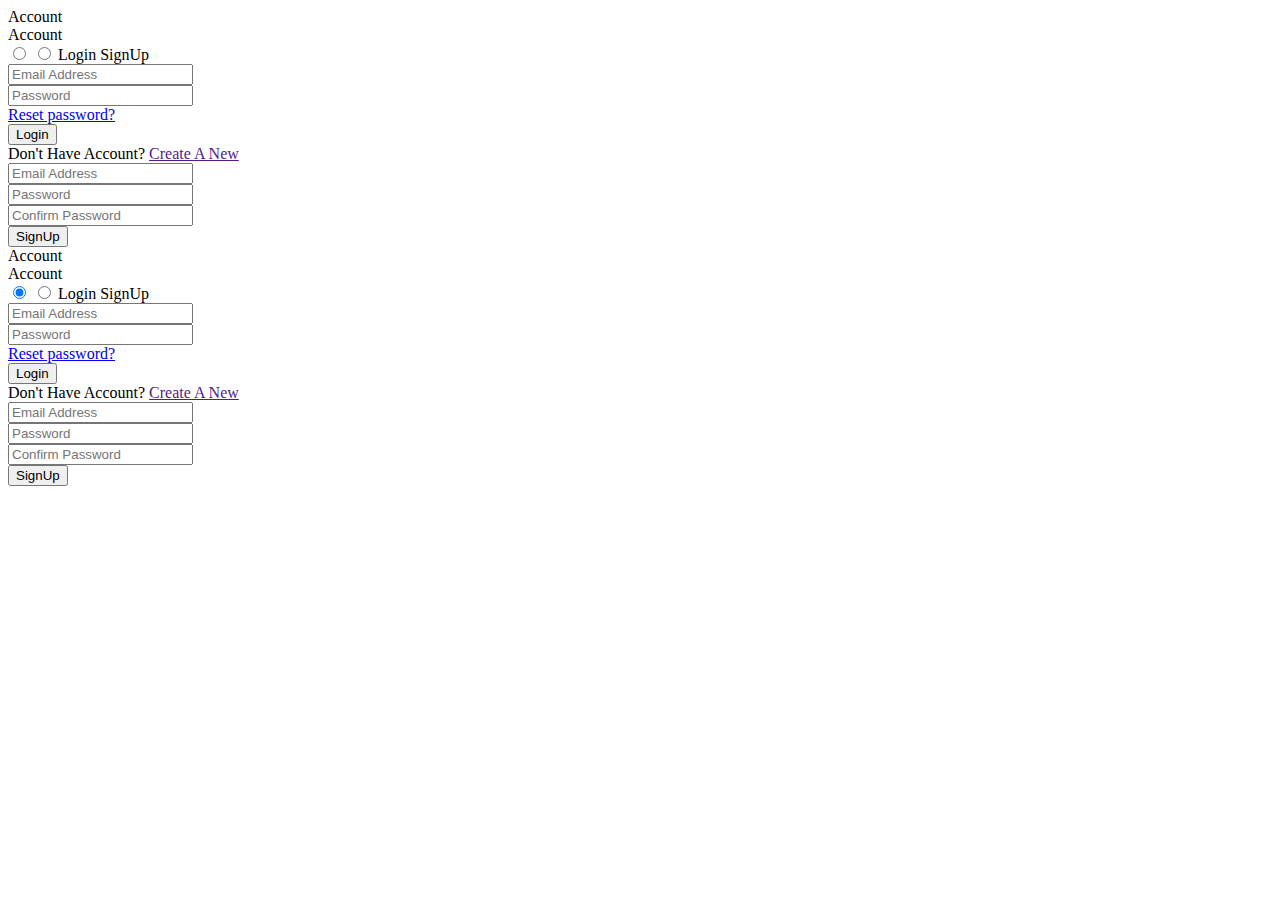
==== website.html @ 549016b0 "Create website.html" ====
<!DOCTYPE html>
 <html lang="en" dir="ltr">
    <head>
       <meta charset="utf-8">
       <title>Sign Up | Log In</title>
       <link rel="stylesheet" href="style.css">
       <meta name="viewport" content="width=device-width, initial-scale=1.0">
    </head>
    <body>
       <div class="wrapper">
          <div class="title-text">
             <div class="title login">
                Account 
             </div>
             <div class="title signup">
                Account
             </div>
          </div>
          <div class="form-container">
             <div class="slide-controls">
                <input type="radio" name="slide" id="login" checked>
                <input type="radio" name="slide" id="signup">
                <label for="login" class="slide login">Login</label>
                <label for="signup" class="slide signup">SignUp</label>
                <div class="slider-tab"></div>
             </div>
             <div class="form-inner">
                <form action="#" class="login">
                   <div class="field">
                      <input type="text" placeholder="Email Address" required>
                   </div>
                   <div class="field">
                      <input type="password" placeholder="Password" required>
                   </div>
                   <div class="pass-link">
                      <a href="#">Reset password?</a>
                   </div>
                   <div class="field btn">
                      <div class="btn-layer"></div>
                      <input type="submit" value="Login">
                   </div>
                   <div class="signup-link">
                      Don't Have Account? <a href="">Create A New</a>
                   </div>
                </form>
                <form action="#" class="signup">
                   <div class="field">
                      <input type="text" placeholder="Email Address" required>
                   </div>
                   <div class="field">
                      <input type="password" placeholder="Password" required>
                   </div>
                   <div class="field">
                      <input type="password" placeholder="Confirm Password" required>
                   </div>
                   <div class="field btn">
                      <div class="btn-layer"></div>
                      <input type="submit" value="SignUp">
                   </div>
                </form>
             </div>
          </div>
       </div>
       <script>
          const loginText = document.querySelector(".title-text .login");
          const loginForm = document.querySelector("form.login");
          const loginBtn = document.querySelector("label.login");
          const signupBtn = document.querySelector("label.signup");
          const signupLink = document.querySelector("form .signup-link a");
          signupBtn.onclick = (()=>{
            loginForm.style.marginLeft = "-50%";
            loginText.style.marginLeft = "-50%";
          });
          loginBtn.onclick = (()=>{
            loginForm.style.marginLeft = "0%";
            loginText.style.marginLeft = "0%";
          });
          signupLink.onclick = (()=>{
            signupBtn.click();
            return false;
          });
       </script>
    </body>
   <head>
     <meta charset="utf-8">
     <title>Sign Up | Log In</title>
     <link rel="stylesheet" href="style.css">
     <meta name="viewport" content="width=device-width, initial-scale=1.0">
   </head>
   <body>
     <div class="wrapper">
        <div class="title-text">
           <div class="title login">
              Account 
           </div>
           <div class="title signup">
              Account
           </div>
        </div>
        <div class="form-container">
           <div class="slide-controls">
              <input type="radio" name="slide" id="login" checked>
              <input type="radio" name="slide" id="signup">
              <label for="login" class="slide login">Login</label>
              <label for="signup" class="slide signup">SignUp</label>
              <div class="slider-tab"></div>
           </div>
           <div class="form-inner">
              <form action="#" class="login">
                 <div class="field">
                    <input type="text" placeholder="Email Address" required>
                 </div>
                 <div class="field">
                    <input type="password" placeholder="Password" required>
                 </div>
                 <div class="pass-link">
                    <a href="#">Reset password?</a>
                 </div>
                 <div class="field btn">
                    <div class="btn-layer"></div>
                    <input type="submit" value="Login">
                 </div>
                 <div class="signup-link">
                    Don't Have Account? <a href="">Create A New</a>
                 </div>
              </form>
              <form action="#" class="signup">
                 <div class="field">
                    <input type="text" placeholder="Email Address" required>
                 </div>
                 <div class="field">
                    <input type="password" placeholder="Password" required>
                 </div>
                 <div class="field">
                    <input type="password" placeholder="Confirm Password" required>
                 </div>
                 <div class="field btn">
                    <div class="btn-layer"></div>
                    <input type="submit" value="SignUp">
                 </div>
              </form>
           </div>
        </div>
     </div>
     <script src="style.js"></script>
   </body>
 </html>
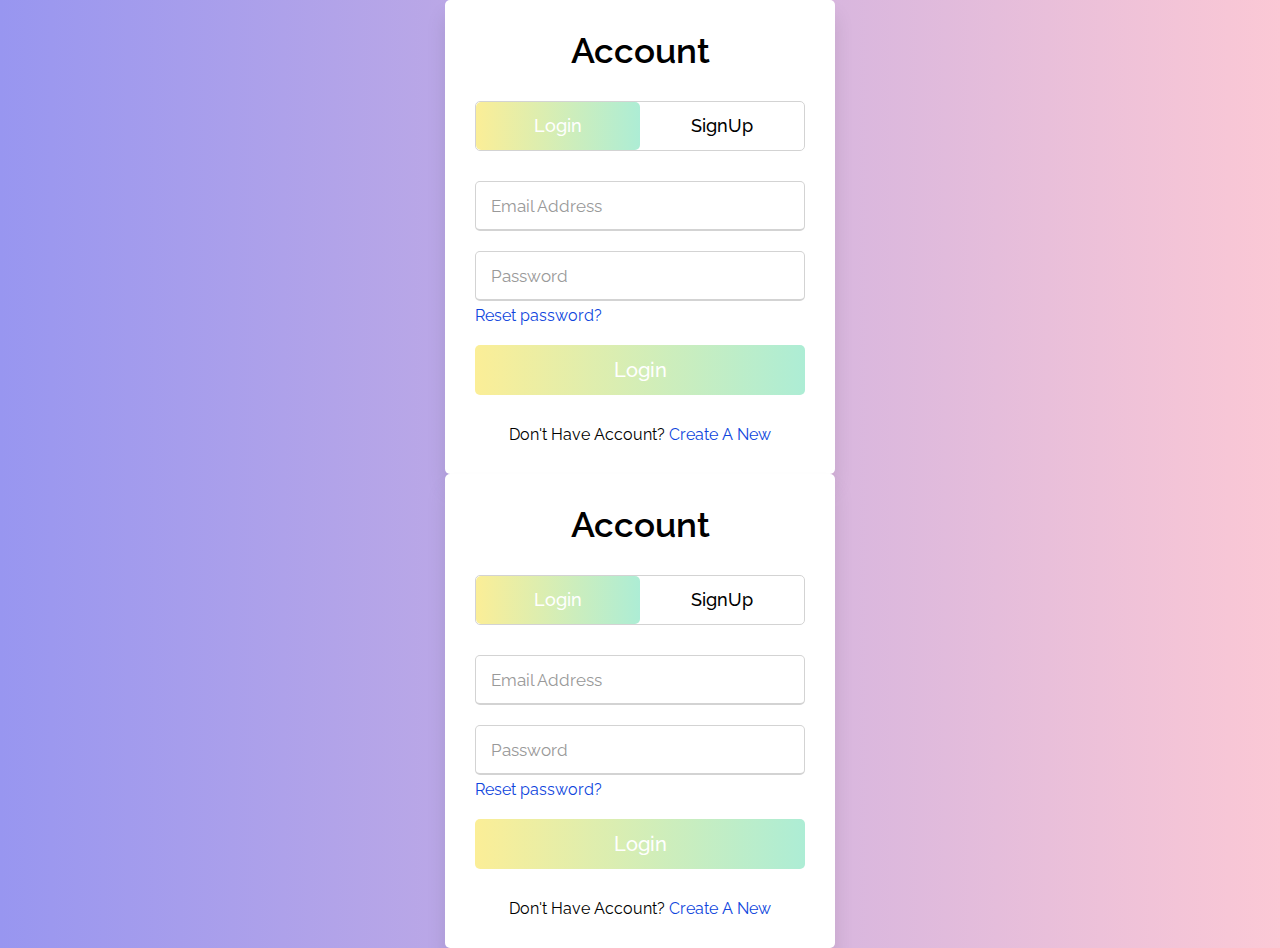
==== commit c8d9f9b0: "Update website.html" ====
--- a/website.html
+++ b/website.html
@@ -1,6 +1,193 @@
 <!DOCTYPE html>
  <html lang="en" dir="ltr">
     <head>
+        <script>
+            
+        </script>
+        <style>
+            @import url('https://fonts.googleapis.com/css2?family=Raleway:wght@300&display=swap');
+
+*{
+  margin: 0;
+  padding: 0;
+  box-sizing: border-box;
+  font-family: 'Raleway', sans-serif;
+}
+html,body{
+  display: grid;
+  height: 100%;
+  width: 100%;
+  place-items: center;
+  background: -webkit-linear-gradient(left, #9896F0,#FBC8D5);
+}
+::selection{
+  background: #12e8f0;
+  color: #fff;
+}
+.wrapper{
+  overflow: hidden;
+  max-width: 390px;
+  background: #fff;
+  padding: 30px;
+  border-radius: 5px;
+  box-shadow: 0px 15px 20px rgba(0,0,0,0.1);
+}
+.wrapper .title-text{
+  display: flex;
+  width: 200%;
+}
+.wrapper .title{
+  width: 50%;
+  font-size: 35px;
+  font-weight: 600;
+  text-align: center;
+  transition: all 0.6s cubic-bezier(0.68,-0.55,0.265,1.55);
+}
+.wrapper .slide-controls{
+  position: relative;
+  display: flex;
+  height: 50px;
+  width: 100%;
+  overflow: hidden;
+  margin: 30px 0 10px 0;
+  justify-content: space-between;
+  border: 1px solid lightgrey;
+  border-radius: 5px;
+}
+.slide-controls .slide{
+  height: 100%;
+  width: 100%;
+  color: #fff;
+  font-size: 18px;
+  font-weight: 500;
+  text-align: center;
+  line-height: 48px;
+  cursor: pointer;
+  z-index: 1;
+  transition: all 0.6s ease;
+}
+.slide-controls label.signup{
+  color: #000;
+}
+.slide-controls .slider-tab{
+  position: absolute;
+  height: 100%;
+  width: 50%;
+  left: 0;
+  z-index: 0;
+  border-radius: 5px;
+  background: -webkit-linear-gradient(left, #FBEE97, #ADEDD5);
+  transition: all 0.6s cubic-bezier(0.68,-0.55,0.265,1.55);
+}
+input[type="radio"]{
+  display: none;
+}
+#signup:checked ~ .slider-tab{
+  left: 50%;
+}
+#signup:checked ~ label.signup{
+  color: #fff;
+  cursor: default;
+  user-select: none;
+}
+#signup:checked ~ label.login{
+  color: #000;
+}
+#login:checked ~ label.signup{
+  color: #000;
+}
+#login:checked ~ label.login{
+  cursor: default;
+  user-select: none;
+}
+.wrapper .form-container{
+  width: 100%;
+  overflow: hidden;
+}
+.form-container .form-inner{
+  display: flex;
+  width: 200%;
+}
+.form-container .form-inner form{
+  width: 50%;
+  transition: all 0.6s cubic-bezier(0.68,-0.55,0.265,1.55);
+}
+.form-inner form .field{
+  height: 50px;
+  width: 100%;
+  margin-top: 20px;
+}
+.form-inner form .field input{
+  height: 100%;
+  width: 100%;
+  outline: none;
+  padding-left: 15px;
+  border-radius: 5px;
+  border: 1px solid lightgrey;
+  border-bottom-width: 2px;
+  font-size: 17px;
+  transition: all 0.3s ease;
+}
+.form-inner form .field input:focus{
+  border-color: #12e8f0;
+}
+.form-inner form .field input::placeholder{
+  color: #999;
+  transition: all 0.3s ease;
+}
+form .field input:focus::placeholder{
+  color: #b3b3b3;
+}
+.form-inner form .pass-link{
+  margin-top: 5px;
+}
+.form-inner form .signup-link{
+  text-align: center;
+  margin-top: 30px;
+}
+.form-inner form .pass-link a,
+.form-inner form .signup-link a{
+  color: #0e45dd;
+  text-decoration: none;
+}
+.form-inner form .pass-link a:hover,
+.form-inner form .signup-link a:hover{
+  text-decoration: underline;
+}
+form .btn{
+  height: 50px;
+  width: 100%;
+  border-radius: 5px;
+  position: relative;
+  overflow: hidden;
+}
+form .btn .btn-layer{
+  height: 100%;
+  width: 300%;
+  position: absolute;
+  left: -100%;
+  background: -webkit-linear-gradient(right, #FBEE97, #ADEDD5, #FBEE97, #ADEDD5);
+  border-radius: 5px;
+  transition: all 0.4s ease;;
+}
+form .btn:hover .btn-layer{
+  left: 0;
+}
+form .btn input[type="submit"]{
+  height: 100%;
+  width: 100%;
+  z-index: 2;
+  position: relative;
+  background: none;
+  border: none;
+  color: #fff;
+  padding-left: 0;
+  border-radius: 10px;
+  font-size: 20px;
+  font-weight: 500;
+  cursor: pointer;
+}
+        </style>
        <meta charset="utf-8">
        <title>Sign Up | Log In</title>
        <link rel="stylesheet" href="style.css">
--- a/style.css
+++ b/style.css
@@ -0,0 +1,182 @@
+@import url('https://fonts.googleapis.com/css2?family=Raleway:wght@300&display=swap');
+
+*{
+  margin: 0;
+  padding: 0;
+  box-sizing: border-box;
+  font-family: 'Raleway', sans-serif;
+}
+html,body{
+  display: grid;
+  height: 100%;
+  width: 100%;
+  place-items: center;
+  background: -webkit-linear-gradient(left, #9896F0,#FBC8D5);
+}
+::selection{
+  background: #12e8f0;
+  color: #fff;
+}
+.wrapper{
+  overflow: hidden;
+  max-width: 390px;
+  background: #fff;
+  padding: 30px;
+  border-radius: 5px;
+  box-shadow: 0px 15px 20px rgba(0,0,0,0.1);
+}
+.wrapper .title-text{
+  display: flex;
+  width: 200%;
+}
+.wrapper .title{
+  width: 50%;
+  font-size: 35px;
+  font-weight: 600;
+  text-align: center;
+  transition: all 0.6s cubic-bezier(0.68,-0.55,0.265,1.55);
+}
+.wrapper .slide-controls{
+  position: relative;
+  display: flex;
+  height: 50px;
+  width: 100%;
+  overflow: hidden;
+  margin: 30px 0 10px 0;
+  justify-content: space-between;
+  border: 1px solid lightgrey;
+  border-radius: 5px;
+}
+.slide-controls .slide{
+  height: 100%;
+  width: 100%;
+  color: #fff;
+  font-size: 18px;
+  font-weight: 500;
+  text-align: center;
+  line-height: 48px;
+  cursor: pointer;
+  z-index: 1;
+  transition: all 0.6s ease;
+}
+.slide-controls label.signup{
+  color: #000;
+}
+.slide-controls .slider-tab{
+  position: absolute;
+  height: 100%;
+  width: 50%;
+  left: 0;
+  z-index: 0;
+  border-radius: 5px;
+  background: -webkit-linear-gradient(left, #FBEE97, #ADEDD5);
+  transition: all 0.6s cubic-bezier(0.68,-0.55,0.265,1.55);
+}
+input[type="radio"]{
+  display: none;
+}
+#signup:checked ~ .slider-tab{
+  left: 50%;
+}
+#signup:checked ~ label.signup{
+  color: #fff;
+  cursor: default;
+  user-select: none;
+}
+#signup:checked ~ label.login{
+  color: #000;
+}
+#login:checked ~ label.signup{
+  color: #000;
+}
+#login:checked ~ label.login{
+  cursor: default;
+  user-select: none;
+}
+.wrapper .form-container{
+  width: 100%;
+  overflow: hidden;
+}
+.form-container .form-inner{
+  display: flex;
+  width: 200%;
+}
+.form-container .form-inner form{
+  width: 50%;
+  transition: all 0.6s cubic-bezier(0.68,-0.55,0.265,1.55);
+}
+.form-inner form .field{
+  height: 50px;
+  width: 100%;
+  margin-top: 20px;
+}
+.form-inner form .field input{
+  height: 100%;
+  width: 100%;
+  outline: none;
+  padding-left: 15px;
+  border-radius: 5px;
+  border: 1px solid lightgrey;
+  border-bottom-width: 2px;
+  font-size: 17px;
+  transition: all 0.3s ease;
+}
+.form-inner form .field input:focus{
+  border-color: #12e8f0;
+}
+.form-inner form .field input::placeholder{
+  color: #999;
+  transition: all 0.3s ease;
+}
+form .field input:focus::placeholder{
+  color: #b3b3b3;
+}
+.form-inner form .pass-link{
+  margin-top: 5px;
+}
+.form-inner form .signup-link{
+  text-align: center;
+  margin-top: 30px;
+}
+.form-inner form .pass-link a,
+.form-inner form .signup-link a{
+  color: #0e45dd;
+  text-decoration: none;
+}
+.form-inner form .pass-link a:hover,
+.form-inner form .signup-link a:hover{
+  text-decoration: underline;
+}
+form .btn{
+  height: 50px;
+  width: 100%;
+  border-radius: 5px;
+  position: relative;
+  overflow: hidden;
+}
+form .btn .btn-layer{
+  height: 100%;
+  width: 300%;
+  position: absolute;
+  left: -100%;
+  background: -webkit-linear-gradient(right, #FBEE97, #ADEDD5, #FBEE97, #ADEDD5);
+  border-radius: 5px;
+  transition: all 0.4s ease;;
+}
+form .btn:hover .btn-layer{
+  left: 0;
+}
+form .btn input[type="submit"]{
+  height: 100%;
+  width: 100%;
+  z-index: 2;
+  position: relative;
+  background: none;
+  border: none;
+  color: #fff;
+  padding-left: 0;
+  border-radius: 10px;
+  font-size: 20px;
+  font-weight: 500;
+  cursor: pointer;
+}
--- a/style.css
+++ b/style.css
@@ -0,0 +1,182 @@
+@import url('https://fonts.googleapis.com/css2?family=Raleway:wght@300&display=swap');
+
+*{
+  margin: 0;
+  padding: 0;
+  box-sizing: border-box;
+  font-family: 'Raleway', sans-serif;
+}
+html,body{
+  display: grid;
+  height: 100%;
+  width: 100%;
+  place-items: center;
+  background: -webkit-linear-gradient(left, #9896F0,#FBC8D5);
+}
+::selection{
+  background: #12e8f0;
+  color: #fff;
+}
+.wrapper{
+  overflow: hidden;
+  max-width: 390px;
+  background: #fff;
+  padding: 30px;
+  border-radius: 5px;
+  box-shadow: 0px 15px 20px rgba(0,0,0,0.1);
+}
+.wrapper .title-text{
+  display: flex;
+  width: 200%;
+}
+.wrapper .title{
+  width: 50%;
+  font-size: 35px;
+  font-weight: 600;
+  text-align: center;
+  transition: all 0.6s cubic-bezier(0.68,-0.55,0.265,1.55);
+}
+.wrapper .slide-controls{
+  position: relative;
+  display: flex;
+  height: 50px;
+  width: 100%;
+  overflow: hidden;
+  margin: 30px 0 10px 0;
+  justify-content: space-between;
+  border: 1px solid lightgrey;
+  border-radius: 5px;
+}
+.slide-controls .slide{
+  height: 100%;
+  width: 100%;
+  color: #fff;
+  font-size: 18px;
+  font-weight: 500;
+  text-align: center;
+  line-height: 48px;
+  cursor: pointer;
+  z-index: 1;
+  transition: all 0.6s ease;
+}
+.slide-controls label.signup{
+  color: #000;
+}
+.slide-controls .slider-tab{
+  position: absolute;
+  height: 100%;
+  width: 50%;
+  left: 0;
+  z-index: 0;
+  border-radius: 5px;
+  background: -webkit-linear-gradient(left, #FBEE97, #ADEDD5);
+  transition: all 0.6s cubic-bezier(0.68,-0.55,0.265,1.55);
+}
+input[type="radio"]{
+  display: none;
+}
+#signup:checked ~ .slider-tab{
+  left: 50%;
+}
+#signup:checked ~ label.signup{
+  color: #fff;
+  cursor: default;
+  user-select: none;
+}
+#signup:checked ~ label.login{
+  color: #000;
+}
+#login:checked ~ label.signup{
+  color: #000;
+}
+#login:checked ~ label.login{
+  cursor: default;
+  user-select: none;
+}
+.wrapper .form-container{
+  width: 100%;
+  overflow: hidden;
+}
+.form-container .form-inner{
+  display: flex;
+  width: 200%;
+}
+.form-container .form-inner form{
+  width: 50%;
+  transition: all 0.6s cubic-bezier(0.68,-0.55,0.265,1.55);
+}
+.form-inner form .field{
+  height: 50px;
+  width: 100%;
+  margin-top: 20px;
+}
+.form-inner form .field input{
+  height: 100%;
+  width: 100%;
+  outline: none;
+  padding-left: 15px;
+  border-radius: 5px;
+  border: 1px solid lightgrey;
+  border-bottom-width: 2px;
+  font-size: 17px;
+  transition: all 0.3s ease;
+}
+.form-inner form .field input:focus{
+  border-color: #12e8f0;
+}
+.form-inner form .field input::placeholder{
+  color: #999;
+  transition: all 0.3s ease;
+}
+form .field input:focus::placeholder{
+  color: #b3b3b3;
+}
+.form-inner form .pass-link{
+  margin-top: 5px;
+}
+.form-inner form .signup-link{
+  text-align: center;
+  margin-top: 30px;
+}
+.form-inner form .pass-link a,
+.form-inner form .signup-link a{
+  color: #0e45dd;
+  text-decoration: none;
+}
+.form-inner form .pass-link a:hover,
+.form-inner form .signup-link a:hover{
+  text-decoration: underline;
+}
+form .btn{
+  height: 50px;
+  width: 100%;
+  border-radius: 5px;
+  position: relative;
+  overflow: hidden;
+}
+form .btn .btn-layer{
+  height: 100%;
+  width: 300%;
+  position: absolute;
+  left: -100%;
+  background: -webkit-linear-gradient(right, #FBEE97, #ADEDD5, #FBEE97, #ADEDD5);
+  border-radius: 5px;
+  transition: all 0.4s ease;;
+}
+form .btn:hover .btn-layer{
+  left: 0;
+}
+form .btn input[type="submit"]{
+  height: 100%;
+  width: 100%;
+  z-index: 2;
+  position: relative;
+  background: none;
+  border: none;
+  color: #fff;
+  padding-left: 0;
+  border-radius: 10px;
+  font-size: 20px;
+  font-weight: 500;
+  cursor: pointer;
+}
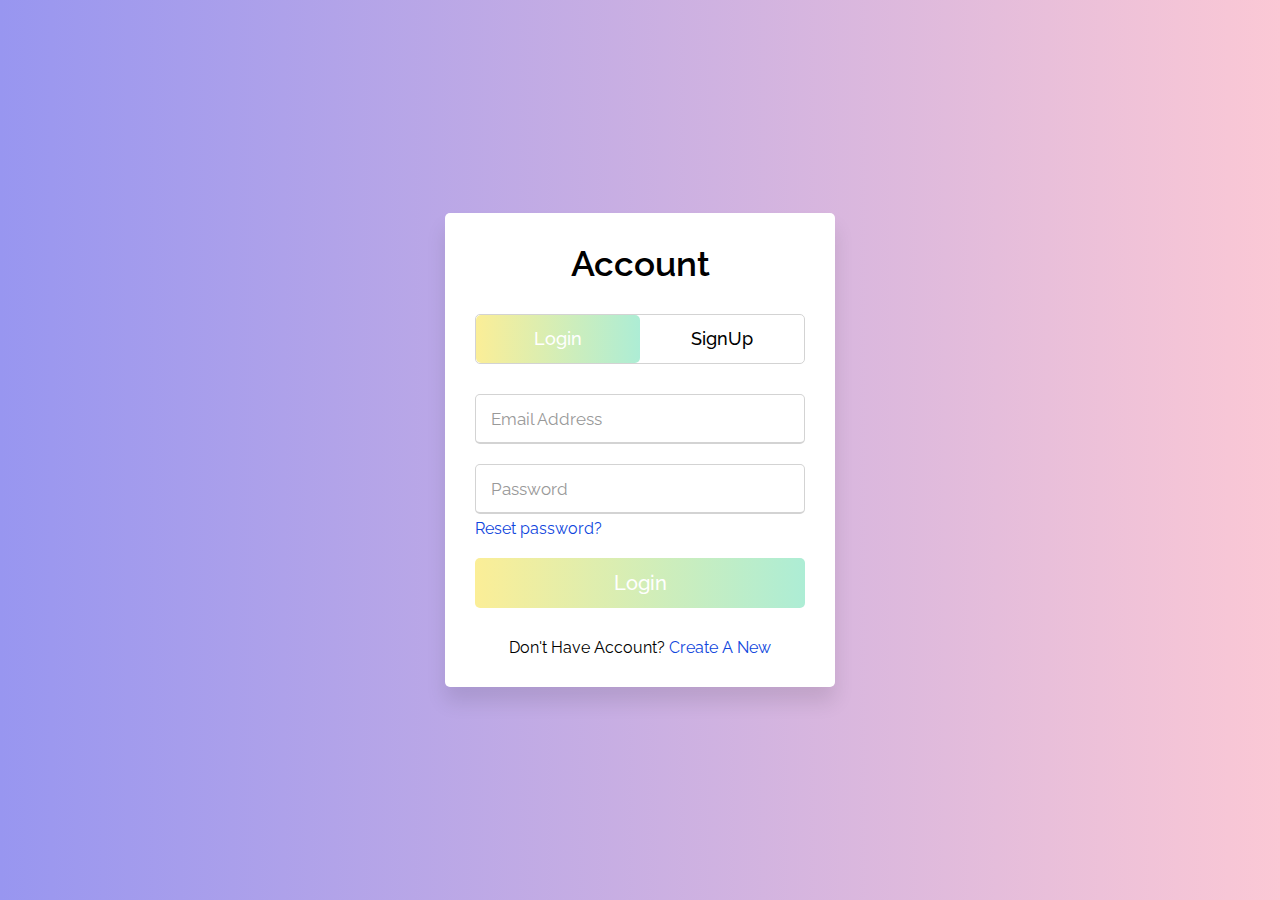
==== commit e4b13a35: "Update website.html" ====
--- a/website.html
+++ b/website.html
@@ -2,7 +2,7 @@
  <html lang="en" dir="ltr">
     <head>
         <script>
-            
+
         </script>
         <style>
             @import url('https://fonts.googleapis.com/css2?family=Raleway:wght@300&display=swap');
@@ -274,61 +274,5 @@
      <link rel="stylesheet" href="style.css">
      <meta name="viewport" content="width=device-width, initial-scale=1.0">
    </head>
-   <body>
-     <div class="wrapper">
-        <div class="title-text">
-           <div class="title login">
-              Account 
-           </div>
-           <div class="title signup">
-              Account
-           </div>
-        </div>
-        <div class="form-container">
-           <div class="slide-controls">
-              <input type="radio" name="slide" id="login" checked>
-              <input type="radio" name="slide" id="signup">
-              <label for="login" class="slide login">Login</label>
-              <label for="signup" class="slide signup">SignUp</label>
-              <div class="slider-tab"></div>
-           </div>
-           <div class="form-inner">
-              <form action="#" class="login">
-                 <div class="field">
-                    <input type="text" placeholder="Email Address" required>
-                 </div>
-                 <div class="field">
-                    <input type="password" placeholder="Password" required>
-                 </div>
-                 <div class="pass-link">
-                    <a href="#">Reset password?</a>
-                 </div>
-                 <div class="field btn">
-                    <div class="btn-layer"></div>
-                    <input type="submit" value="Login">
-                 </div>
-                 <div class="signup-link">
-                    Don't Have Account? <a href="">Create A New</a>
-                 </div>
-              </form>
-              <form action="#" class="signup">
-                 <div class="field">
-                    <input type="text" placeholder="Email Address" required>
-                 </div>
-                 <div class="field">
-                    <input type="password" placeholder="Password" required>
-                 </div>
-                 <div class="field">
-                    <input type="password" placeholder="Confirm Password" required>
-                 </div>
-                 <div class="field btn">
-                    <div class="btn-layer"></div>
-                    <input type="submit" value="SignUp">
-                 </div>
-              </form>
-           </div>
-        </div>
-     </div>
-     <script src="style.js"></script>
    </body>
  </html>
